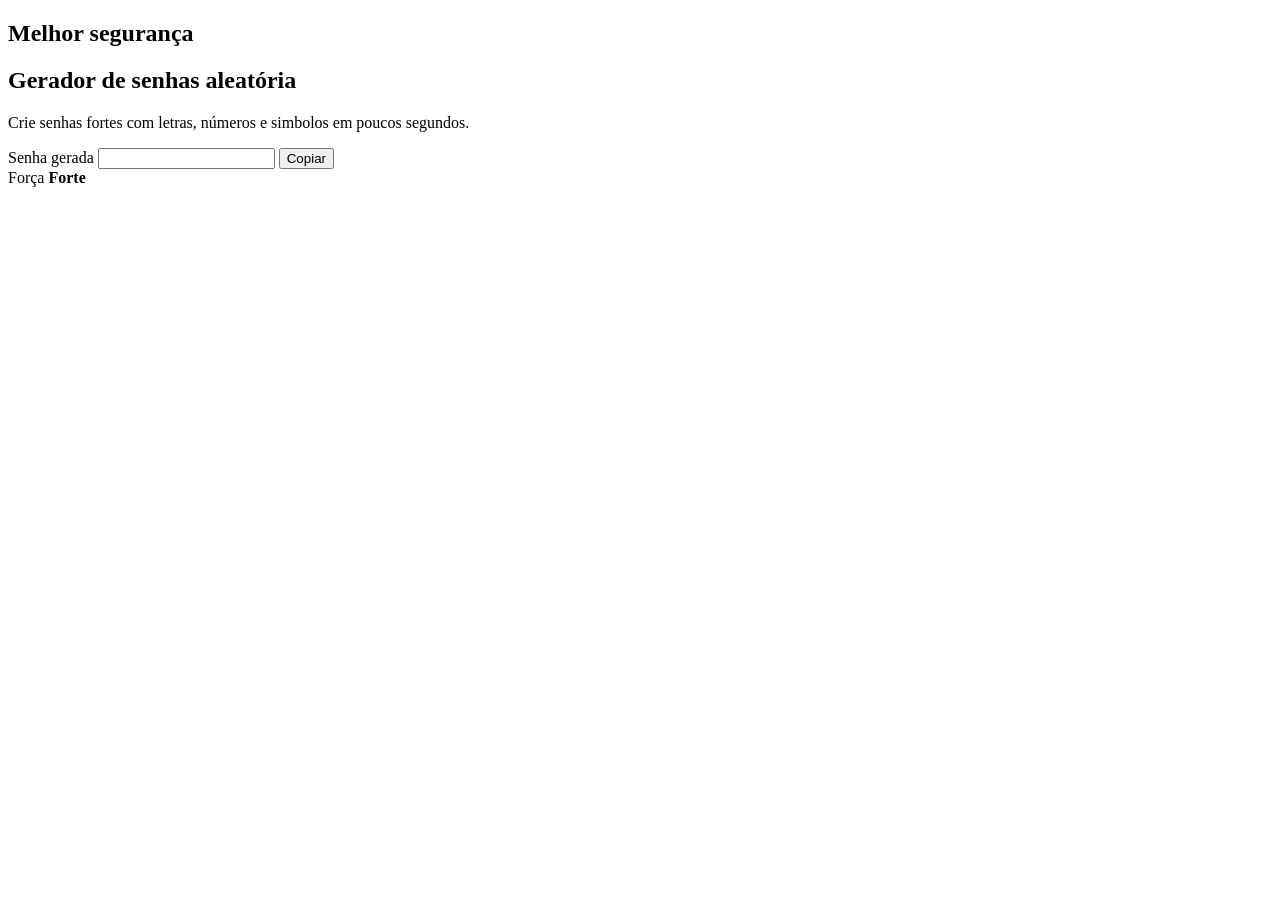
==== index.html @ c1cd67d9 "inicio do projeto" ====
<!DOCTYPE html>
<html lang="pt-br">
<head>
    <meta charset="UTF-8">
    <meta name="viewport" content="width=device-width, initial-scale=1.0">
    <link rel="stylesheet" href="index.css">
    <title>Gerador de senhas</title>
</head>
<body>
    <main id="container-corpo">

        <section class="caixa-1" aria-label="Ferramenta de geracao">
            <div class="apresentacao">
                <h2>Melhor segurança</h2>

                <h1>Gerador de senhas aleatória</h1>

                <p>Crie senhas fortes com letras, números e simbolos em poucos segundos.</p>
            </div>
        </section>

        <section class="caixa-2">   
            <div class="senha-gerada">
                <label for="senha">Senha gerada</label>
                <input type="text" name="senha" id="senha" readonly>

                <button type="button" id="botao" class="btn">
                    Copiar
                </button>
            </div>

            <div class="forca">
                <span>Força</span>
                <strong id="medidor">Forte</strong>
                <div class="med-vazio"><span id="vazio"></span></div>
            </div>
        </section>

    </main>



    <script src="index.js"></script>
</body>
</html>
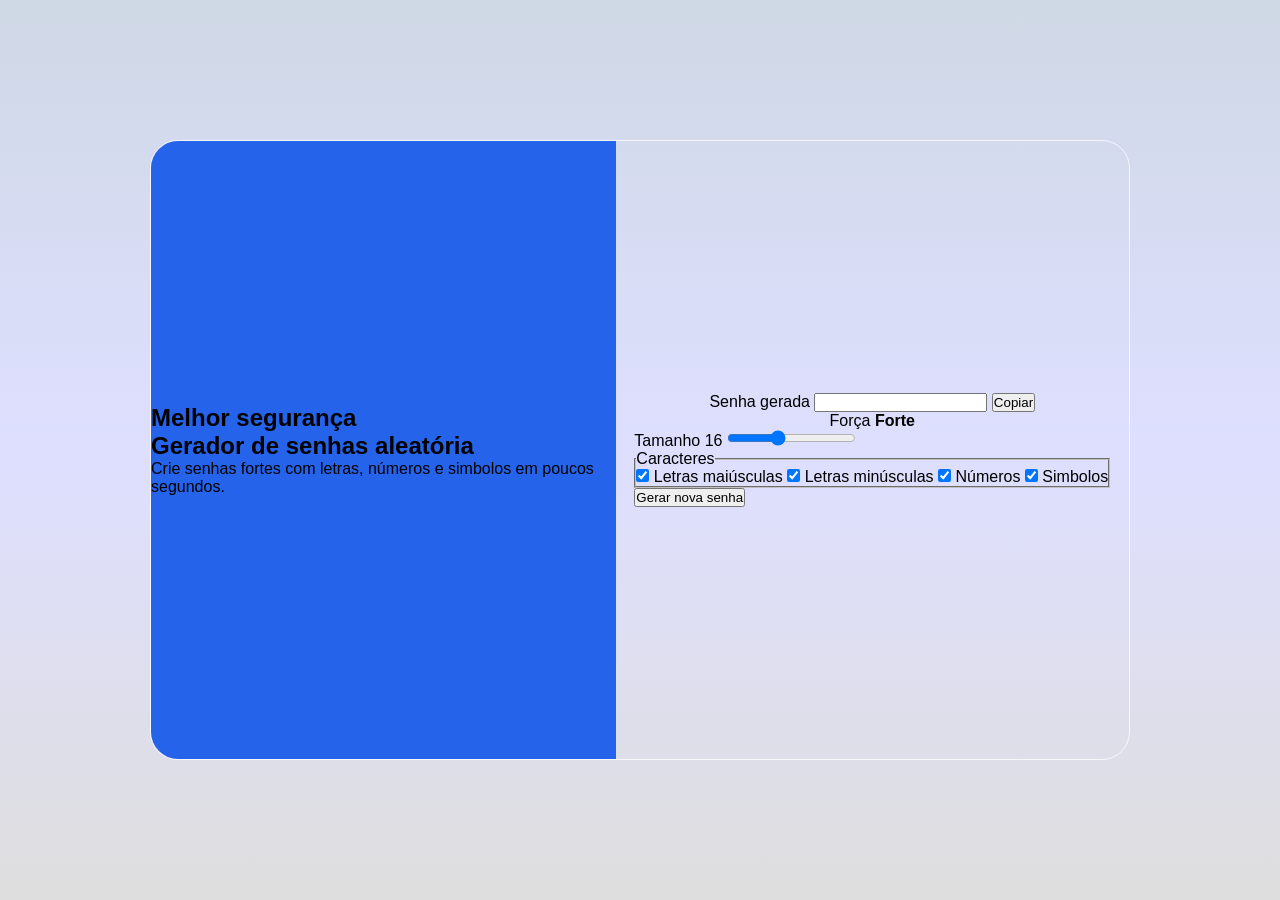
==== commit 69553165: "estilização" ====
--- a/index.html
+++ b/index.html
@@ -28,12 +28,54 @@
                     Copiar
                 </button>
             </div>
+            <p id="copyStatus" class="copy-status" role="status" aria-live="polite"></p>
 
-            <div class="forca">
-                <span>Força</span>
-                <strong id="medidor">Forte</strong>
-                <div class="med-vazio"><span id="vazio"></span></div>
+            <div id="forca">
+                <div class="forca-cabecalho">
+                    <span>Força</span>
+                    <strong id="medidor">Forte</strong>
+                </div>
+
+                <div class="med-vazio" aria-hidden="true">
+                    <span id="vazio"></span>
+                </div>
             </div>
+
+
+            <form action="#" method="post" id="form">
+                <div class="range-form">
+                    <label for="length">Tamanho</label>
+                    <output id="comprimento" for="length">16</output>
+                    <input type="range" name="length" id="length" value="16" min="6" max="32">
+                </div>
+
+
+                <fieldset class="opcoes">
+                    <legend>Caracteres</legend>
+
+                    <label class="opcoes" >
+                        <input type="checkbox"  id="maiusculas" checked>
+                        <span>Letras maiúsculas</span>
+                    </label>
+
+                    <label class="opcoes" >
+                        <input type="checkbox"  id="menusculas" checked>
+                        <span>Letras minúsculas</span>
+                    </label>
+
+                    <label class="opcoes" >
+                        <input type="checkbox"  id="numeros" checked>
+                        <span>Números</span>
+                    </label>
+
+                    <label class="opcoes" >
+                        <input type="checkbox"  id="simbolos" checked>
+                        <span>Simbolos</span>
+                    </label>
+                </fieldset>
+
+                <button type="submit" class="gerar">Gerar nova senha</button>
+            </form>
         </section>
 
     </main>
--- a/index.css
+++ b/index.css
@@ -0,0 +1,59 @@
+@charset "UTF-8";
+
+*{
+    padding: 0;
+    margin: 0;
+    box-sizing: border-box;
+}
+
+/******************************
+PALETAS DE CORES
+*******************************/
+:root{
+  --primary: #2563EB;
+  --primary-dark: #1D4ED8;
+  --background: #0F172A;
+  --surface: #1E293B;
+  --text: #F8FAFC;
+  --text-muted: #94A3B8;  
+}
+
+/******************************
+ FIM DA PALETAS DE CORES
+*******************************/
+
+body{
+    font-family: 'Segoe UI', Tahoma, Geneva, Verdana, sans-serif;
+    background-image: linear-gradient(to top, #dedede , #dedfff, #cfd8e5);
+
+    display: grid;
+    place-items: center;
+    min-height: 100vh;
+    padding: 28px;
+}
+
+#container-corpo{
+   display: grid; 
+   grid-template-columns: 0.95fr 1.05fr;
+   overflow: hidden;
+   width:min(100%, 980px) ;
+   min-height: 620px;
+   border: 1px solid  rgba(255, 255, 255, 0.76);
+   border-radius: 28px;
+   
+}
+
+.caixa-1{
+    display: flex;
+    align-items: center;
+    justify-content: center;
+    background-color: var(--primary);
+}
+
+.caixa-2{
+    display: flex;
+    align-items: center;
+    justify-content:center;
+    flex-direction: column;
+}
+
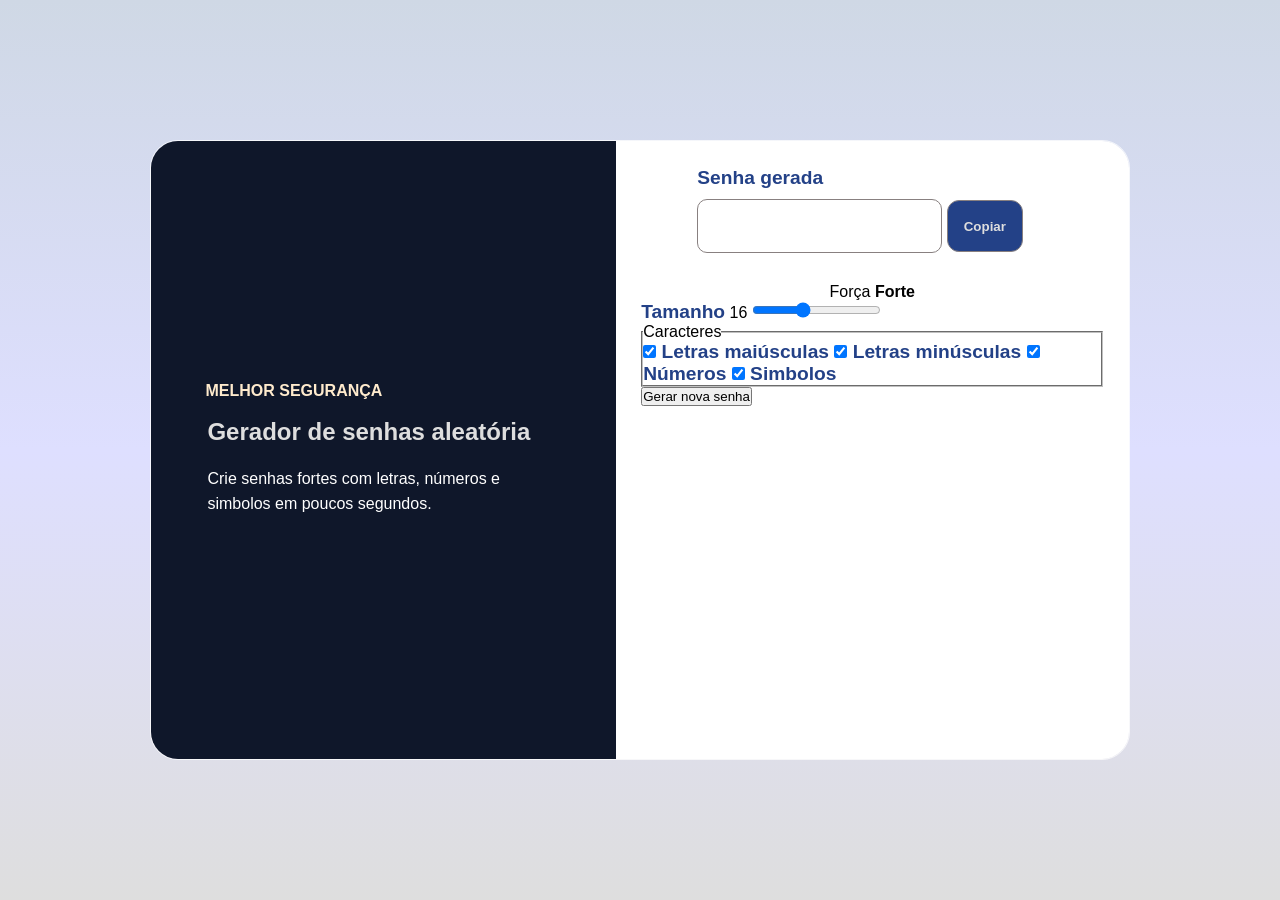
==== commit 3ee135e2: "comit" ====
--- a/index.html
+++ b/index.html
@@ -20,13 +20,16 @@
         </section>
 
         <section class="caixa-2">   
-            <div class="senha-gerada">
+            <div class="painel-senha">
                 <label for="senha">Senha gerada</label>
-                <input type="text" name="senha" id="senha" readonly>
-
-                <button type="button" id="botao" class="btn">
-                    Copiar
-                </button>
+                <div class="senha-gerada">
+                    <div class="sg">
+                        <input type="text" name="senha" id="senha" readonly>
+                        <button type="button" id="botao" class="btn">
+                            Copiar
+                        </button>
+                    </div>
+              </div>
             </div>
             <p id="copyStatus" class="copy-status" role="status" aria-live="polite"></p>
 
--- a/index.css
+++ b/index.css
@@ -10,12 +10,14 @@
 PALETAS DE CORES
 *******************************/
 :root{
-  --primary: #2563EB;
-  --primary-dark: #1D4ED8;
-  --background: #0F172A;
-  --surface: #1E293B;
-  --text: #F8FAFC;
-  --text-muted: #94A3B8;  
+  --bg: #0F172A;
+  --bg-secondary:#fff;
+  --color: #fff;
+  --color-2: #dedede;
+  --color-3:blanchedalmond;
+  --button:#0F172A;
+  --label: #234187;
+  
 }
 
 /******************************
@@ -43,17 +45,78 @@
    
 }
 
+
 .caixa-1{
     display: flex;
     align-items: center;
     justify-content: center;
-    background-color: var(--primary);
+    background-color: var(--bg);
+    padding: 10%;
+}
+.caixa-1  h2{
+    font-size: 1rem;
+    color: var(--color-3);
+    padding: 8px;
+    text-transform: uppercase;
 }
 
+.caixa-1 h1{
+   padding: 10px;
+   color: var(--color-2);
+    
+}
+
+.caixa-1 p{
+    padding: 10px;
+    color: var(--color);
+    line-height: 25px;
+}
+
+
 .caixa-2{
+    background-color:var(--bg-secondary);
     display: flex;
     align-items: center;
-    justify-content:center;
     flex-direction: column;
+    padding: 5%;
 }
 
+.painel-senha{
+  margin-bottom: 30px;
+  
+}
+
+.senha-gerada{
+   
+   display: grid;
+   grid-template-columns: minmax(0, 1fr)auto;
+   min-width: 350px;
+   
+}
+
+label{
+    font-weight: 900;
+    font-size: 1.2rem;
+    color: #234187;
+}
+input[type="text"]{
+    font-size: 1rem;
+    border:  1px solid #888080;
+    margin-top: 10px;
+    border-radius: 10px;
+    width: 70%;
+    min-height: 54px;
+}
+#botao{
+    min-height: 52px;
+    min-width: 54px;
+    border-radius: 12px;
+    border:  1px solid #888080;
+    padding: 10px 16px;
+    font-weight:bold;
+    background-color: var(--label);
+    color: var(--color-2);
+}
+#botao:hover{
+    background-color: var(--button);
+}
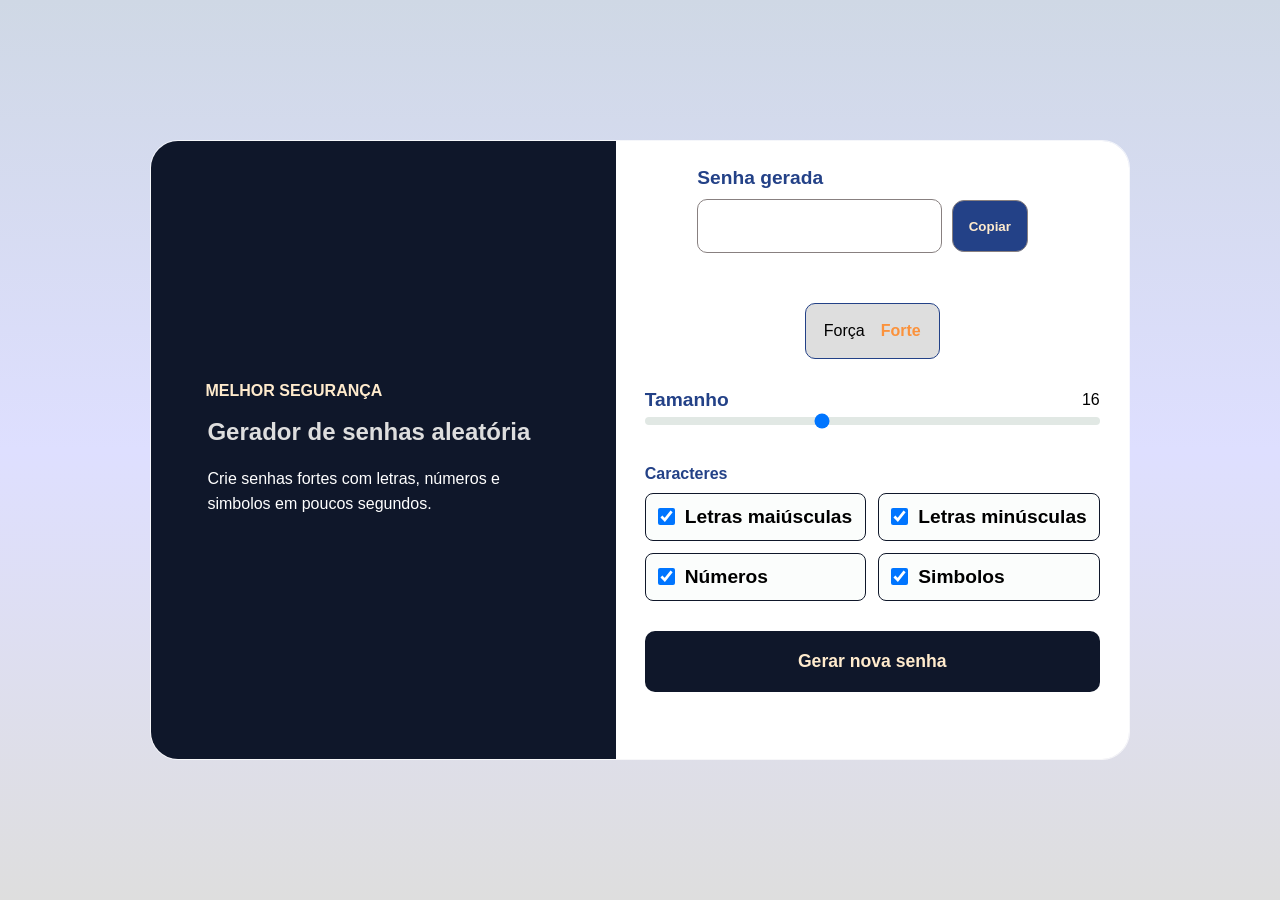
==== commit a1f03882: "estilizando" ====
--- a/index.html
+++ b/index.html
@@ -47,8 +47,10 @@
 
             <form action="#" method="post" id="form">
                 <div class="range-form">
-                    <label for="length">Tamanho</label>
-                    <output id="comprimento" for="length">16</output>
+                    <div class="tam">
+                        <label for="length">Tamanho</label>
+                        <output id="comprimento" for="length">16</output>
+                    </div>
                     <input type="range" name="length" id="length" value="16" min="6" max="32">
                 </div>
 
@@ -56,22 +58,22 @@
                 <fieldset class="opcoes">
                     <legend>Caracteres</legend>
 
-                    <label class="opcoes" >
+                    <label class="opcao" >
                         <input type="checkbox"  id="maiusculas" checked>
                         <span>Letras maiúsculas</span>
                     </label>
 
-                    <label class="opcoes" >
+                    <label class="opcao" >
                         <input type="checkbox"  id="menusculas" checked>
                         <span>Letras minúsculas</span>
                     </label>
 
-                    <label class="opcoes" >
+                    <label class="opcao" >
                         <input type="checkbox"  id="numeros" checked>
                         <span>Números</span>
                     </label>
 
-                    <label class="opcoes" >
+                    <label class="opcao" >
                         <input type="checkbox"  id="simbolos" checked>
                         <span>Simbolos</span>
                     </label>
--- a/index.css
+++ b/index.css
@@ -17,6 +17,8 @@
   --color-3:blanchedalmond;
   --button:#0F172A;
   --label: #234187;
+  --aviso:#ff0000;
+  --forca:#FB923C;
   
 }
 
@@ -72,7 +74,9 @@
     line-height: 25px;
 }
 
-
+/********************************
+INICIO DO PAINEL SENHA
+********************************/
 .caixa-2{
     background-color:var(--bg-secondary);
     display: flex;
@@ -107,6 +111,11 @@
     width: 70%;
     min-height: 54px;
 }
+input[type="text"]:focus{
+    outline: 1px solid #007bff;
+    border-color: var(--label);
+}
+
 #botao{
     min-height: 52px;
     min-width: 54px;
@@ -115,8 +124,138 @@
     padding: 10px 16px;
     font-weight:bold;
     background-color: var(--label);
-    color: var(--color-2);
+    color: var(--color-3);
+    margin-left: 5px;
+    cursor: pointer;
+    transition: transform 0.5s ease;
 }
 #botao:hover{
     background-color: var(--button);
-}+    transform: scale(0.95);
+}
+
+/********************************
+FIM DO PAINEL SENHA
+********************************/
+
+#copyStatus{
+    min-height: 20px;
+    color: var(--aviso);
+    font-weight: 700;
+    font-size: 0.9rem;
+}
+
+#forca{
+    border: 1px solid var(--label);
+    padding: 18px;
+    background-color: var(--color-2);
+    border-radius: 10px;
+    margin-bottom: 30px;
+}
+.forca-cabecalho{
+    display: flex;
+    align-items: center;
+    justify-content: space-between;
+    gap: 16px;
+}
+.forca-cabecalho strong{
+    font-weight: 800;
+    color:var(--forca);
+}
+
+.med-vazio{
+  height: 10px;
+  overflow: hidden;
+  border-radius: 999px;
+  background:var(--color-3);
+}
+.med-vazio{
+  display: block;
+  width: 0;
+  height: 100%;
+  border-radius: inherit;
+  transition: width 0.2s ease, background 0.2s ease;
+}
+
+/******************************
+Inicio do formulário
+******************************/
+input[type="range"] {
+    appearance: none;
+    -webkit-appearance: none;
+    width: 100%;
+    height: 8px;
+    background: #e1e8e4;
+    border-radius: 999px;
+    outline: none;
+    margin-bottom: 20px;
+    
+}
+.range-form{
+    margin-bottom: 20px;
+}
+.range-form .tam{
+    display: flex;
+    align-items: center;
+    justify-content: space-between;
+}
+
+
+.opcoes{
+    display: grid;
+    grid-template-columns: repeat(2, minmax(0, 1fr));
+    gap: 12px;
+    border: none;
+}
+
+.opcoes legend{
+  grid-column: 1 / -1;
+  margin-bottom: 2px;
+  font-weight: 800;
+  color: var(--label);
+  margin-bottom: 10px;
+  
+}
+
+.opcao{
+     min-height: 48px;
+  display: flex;
+  align-items: center;
+  gap: 10px;
+  padding: 12px;
+  border: 1px solid var(--button);
+  border-radius: 8px;
+  background: #fbfdfc;
+  color: var(--muted);
+  font-weight: 700;
+}
+
+.opcao input {
+  width: 17px;
+  height: 17px;
+  flex: 0 0 auto;
+  accent-color: var(--accent);
+}
+
+.gerar{
+    width: 100%;
+    margin: 30px 0px;
+    padding: 20px;
+    border-radius: 10px;
+    border: transparent;
+    font-size: 1.1rem;
+    font-weight: 800;
+    color: var(--color-3);
+    background-color: var(--bg);
+    cursor: pointer;
+    transition: transform 0.5s ease;
+}
+
+.gerar:hover{
+    transform: scale(0.95);
+    background-color: var(--label);
+}
+/******************************
+fim do formulário
+******************************/
+
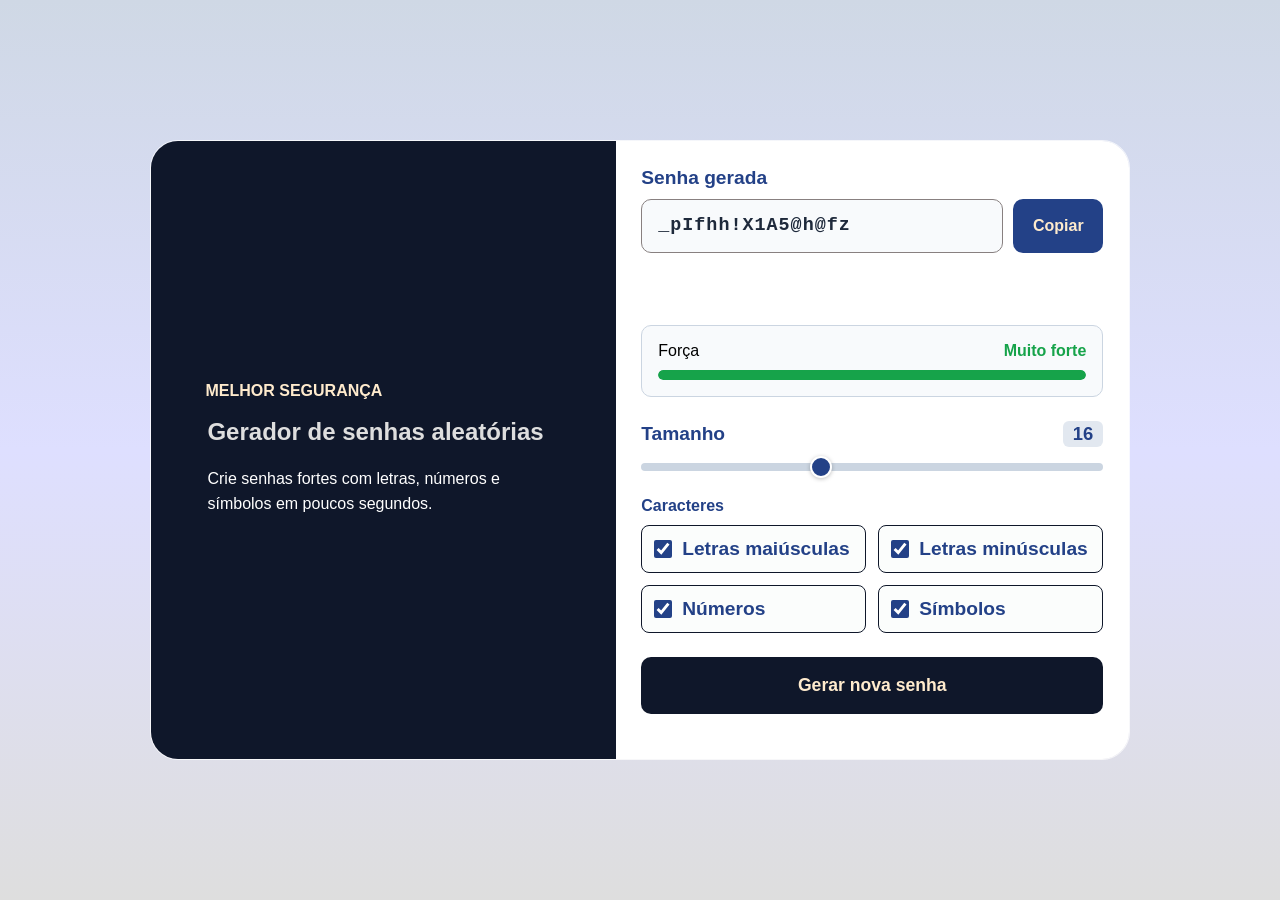
==== commit ddb77a15: "final" ====
--- a/index.html
+++ b/index.html
@@ -13,9 +13,9 @@
             <div class="apresentacao">
                 <h2>Melhor segurança</h2>
 
-                <h1>Gerador de senhas aleatória</h1>
+                <h1>Gerador de senhas aleatórias</h1>
 
-                <p>Crie senhas fortes com letras, números e simbolos em poucos segundos.</p>
+                <p>Crie senhas fortes com letras, números e símbolos em poucos segundos.</p>
             </div>
         </section>
 
@@ -24,8 +24,8 @@
                 <label for="senha">Senha gerada</label>
                 <div class="senha-gerada">
                     <div class="sg">
-                        <input type="text" name="senha" id="senha" readonly>
-                        <button type="button" id="botao" class="btn">
+                        <input type="text" name="senha" id="senha" readonly placeholder="Clique em Gerar" autocomplete="off" spellcheck="false" aria-label="Senha gerada">
+                        <button type="button" id="botao" class="btn" title="Copiar senha">
                             Copiar
                         </button>
                     </div>
@@ -64,7 +64,7 @@
                     </label>
 
                     <label class="opcao" >
-                        <input type="checkbox"  id="menusculas" checked>
+                        <input type="checkbox"  id="minusculas" checked>
                         <span>Letras minúsculas</span>
                     </label>
 
@@ -75,7 +75,7 @@
 
                     <label class="opcao" >
                         <input type="checkbox"  id="simbolos" checked>
-                        <span>Simbolos</span>
+                        <span>Símbolos</span>
                     </label>
                 </fieldset>
 
--- a/index.css
+++ b/index.css
@@ -87,15 +87,20 @@
 
 .painel-senha{
   margin-bottom: 30px;
+  width: 100%;
   
 }
 
-.senha-gerada{
-   
-   display: grid;
-   grid-template-columns: minmax(0, 1fr)auto;
-   min-width: 350px;
-   
+.painel-senha .senha-gerada{
+   width: 100%;
+}
+
+.painel-senha .sg{
+    display: flex;
+    align-items: center;
+    gap: 10px;
+    margin-top: 10px;
+    width: 100%;
 }
 
 label{
@@ -103,35 +108,51 @@
     font-size: 1.2rem;
     color: #234187;
 }
+
 input[type="text"]{
+    flex: 1;
+    min-width: 0;
+    height: 54px;
+    padding: 0 16px;
+    font-family: 'Consolas', 'Courier New', monospace;
+    font-size: 1.15rem;
+    font-weight: 600;
+    letter-spacing: 1px;
+    color: #1e293b;
+    background-color: #f8fafc;
+    border: 1.5px solid #888080;
+    border-radius: 10px;
+    transition: border-color 0.2s ease, box-shadow 0.2s ease;
+}
+
+input[type="text"]:focus{
+    outline: none;
+    border-color: var(--label);
+    box-shadow: 0 0 0 3px rgba(35, 65, 135, 0.15);
+}
+
+#botao{
+    height: 54px;
+    flex-shrink: 0;
+    min-width: 90px;
+    border-radius: 10px;
+    border: none;
+    padding: 0 18px;
+    font-weight: bold;
     font-size: 1rem;
-    border:  1px solid #888080;
-    margin-top: 10px;
-    border-radius: 10px;
-    width: 70%;
-    min-height: 54px;
-}
-input[type="text"]:focus{
-    outline: 1px solid #007bff;
-    border-color: var(--label);
-}
-
-#botao{
-    min-height: 52px;
-    min-width: 54px;
-    border-radius: 12px;
-    border:  1px solid #888080;
-    padding: 10px 16px;
-    font-weight:bold;
     background-color: var(--label);
     color: var(--color-3);
-    margin-left: 5px;
-    cursor: pointer;
-    transition: transform 0.5s ease;
-}
+    cursor: pointer;
+    transition: background-color 0.2s ease, transform 0.15s ease;
+}
+
 #botao:hover{
     background-color: var(--button);
-    transform: scale(0.95);
+    transform: translateY(-1px);
+}
+
+#botao:active{
+    transform: translateY(0);
 }
 
 /********************************
@@ -139,67 +160,123 @@
 ********************************/
 
 #copyStatus{
-    min-height: 20px;
-    color: var(--aviso);
+    min-height: 22px;
+    margin-top: 6px;
+    margin-bottom: 14px;
     font-weight: 700;
     font-size: 0.9rem;
+    text-align: left;
+    width: 100%;
 }
 
 #forca{
-    border: 1px solid var(--label);
-    padding: 18px;
-    background-color: var(--color-2);
+    border: 1px solid #cbd5e1;
+    padding: 16px;
+    background-color: #f8fafc;
     border-radius: 10px;
-    margin-bottom: 30px;
-}
+    margin-bottom: 24px;
+    width: 100%;
+}
+
 .forca-cabecalho{
     display: flex;
     align-items: center;
     justify-content: space-between;
     gap: 16px;
 }
+
 .forca-cabecalho strong{
     font-weight: 800;
-    color:var(--forca);
+    transition: color 0.2s ease;
 }
 
 .med-vazio{
   height: 10px;
   overflow: hidden;
   border-radius: 999px;
-  background:var(--color-3);
-}
-.med-vazio{
+  background: #e2e8f0;
+  margin-top: 10px;
+}
+
+.med-vazio span{
   display: block;
   width: 0;
   height: 100%;
   border-radius: inherit;
-  transition: width 0.2s ease, background 0.2s ease;
+  transition: width 0.3s ease, background-color 0.3s ease;
 }
 
 /******************************
 Inicio do formulário
 ******************************/
+#form{
+    width: 100%;
+}
+
+.range-form{
+    margin-bottom: 22px;
+}
+
+.range-form .tam{
+    display: flex;
+    align-items: center;
+    justify-content: space-between;
+    margin-bottom: 10px;
+}
+
+#comprimento {
+    font-size: 1.15rem;
+    font-weight: 800;
+    color: var(--label);
+    background-color: #e2e8f0;
+    padding: 2px 10px;
+    border-radius: 6px;
+}
+
 input[type="range"] {
     appearance: none;
     -webkit-appearance: none;
     width: 100%;
     height: 8px;
-    background: #e1e8e4;
+    background: #cbd5e1;
     border-radius: 999px;
     outline: none;
-    margin-bottom: 20px;
-    
-}
-.range-form{
-    margin-bottom: 20px;
-}
-.range-form .tam{
-    display: flex;
-    align-items: center;
-    justify-content: space-between;
-}
-
+    cursor: pointer;
+}
+
+input[type="range"]::-webkit-slider-thumb {
+    -webkit-appearance: none;
+    appearance: none;
+    width: 22px;
+    height: 22px;
+    border-radius: 50%;
+    background-color: var(--label);
+    border: 2px solid #ffffff;
+    box-shadow: 0 1px 4px rgba(0, 0, 0, 0.25);
+    cursor: pointer;
+    transition: transform 0.15s ease, background-color 0.15s ease;
+}
+
+input[type="range"]::-webkit-slider-thumb:hover {
+    transform: scale(1.15);
+    background-color: var(--button);
+}
+
+input[type="range"]::-moz-range-thumb {
+    width: 22px;
+    height: 22px;
+    border-radius: 50%;
+    background-color: var(--label);
+    border: 2px solid #ffffff;
+    box-shadow: 0 1px 4px rgba(0, 0, 0, 0.25);
+    cursor: pointer;
+    transition: transform 0.15s ease, background-color 0.15s ease;
+}
+
+input[type="range"]::-moz-range-thumb:hover {
+    transform: scale(1.15);
+    background-color: var(--button);
+}
 
 .opcoes{
     display: grid;
@@ -210,15 +287,13 @@
 
 .opcoes legend{
   grid-column: 1 / -1;
-  margin-bottom: 2px;
+  margin-bottom: 10px;
   font-weight: 800;
   color: var(--label);
-  margin-bottom: 10px;
-  
 }
 
 .opcao{
-     min-height: 48px;
+  min-height: 48px;
   display: flex;
   align-items: center;
   gap: 10px;
@@ -226,21 +301,30 @@
   border: 1px solid var(--button);
   border-radius: 8px;
   background: #fbfdfc;
-  color: var(--muted);
+  color: var(--label);
   font-weight: 700;
+  cursor: pointer;
+  user-select: none;
+  transition: border-color 0.2s ease, background-color 0.2s ease;
+}
+
+.opcao:hover {
+  border-color: var(--label);
+  background-color: #f1f5f9;
 }
 
 .opcao input {
-  width: 17px;
-  height: 17px;
+  width: 18px;
+  height: 18px;
   flex: 0 0 auto;
-  accent-color: var(--accent);
+  accent-color: var(--label);
+  cursor: pointer;
 }
 
 .gerar{
     width: 100%;
-    margin: 30px 0px;
-    padding: 20px;
+    margin-top: 24px;
+    padding: 18px;
     border-radius: 10px;
     border: transparent;
     font-size: 1.1rem;
@@ -248,14 +332,57 @@
     color: var(--color-3);
     background-color: var(--bg);
     cursor: pointer;
-    transition: transform 0.5s ease;
+    transition: transform 0.2s ease, background-color 0.2s ease;
 }
 
 .gerar:hover{
-    transform: scale(0.95);
+    transform: translateY(-2px);
     background-color: var(--label);
 }
+
+.gerar:active{
+    transform: translateY(0);
+}
+
 /******************************
 fim do formulário
 ******************************/
 
+/* ========================================
+   MEDIA QUERIES — TELAS MENORES
+ ==========================================*/
+
+ @media (max-width: 966px){
+    #container-corpo{
+        grid-template-columns: 1fr;
+        min-height: auto;
+    }
+ }
+
+ @media(max-width: 520px){
+    body{
+        padding: 12px;
+    }
+
+    #container-corpo{
+        border-radius: 16px;
+    }
+    .caixa-1, .caixa-2 {
+        padding: 24px 16px;
+    }
+
+    .opcoes {
+        grid-template-columns: 1fr;
+    }
+ }
+
+ @media(max-width: 380px){
+     .painel-senha .sg {
+        flex-direction: column; 
+        gap: 10px; 
+    }
+
+     #botao {
+        width: 100%;
+    }
+ }
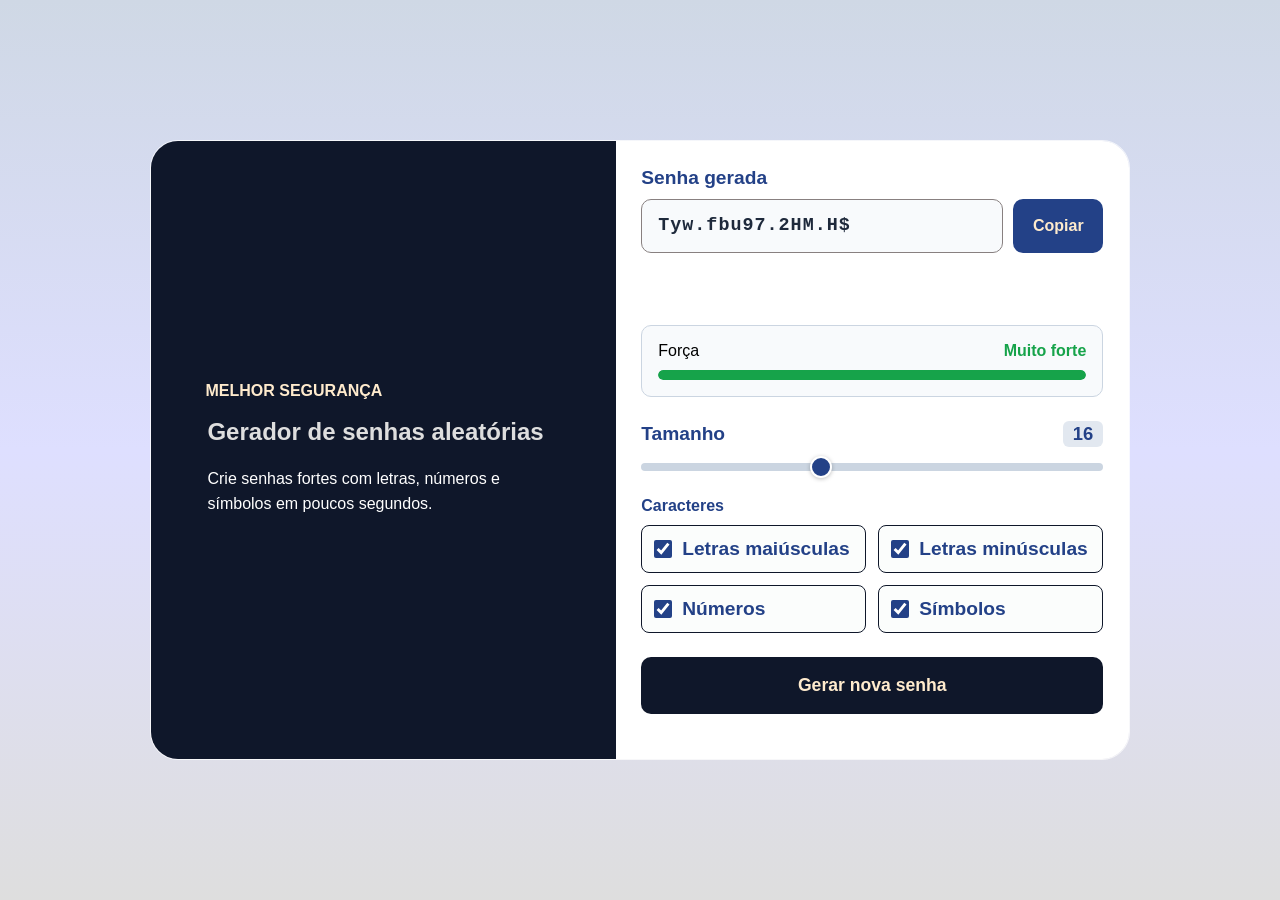
==== commit 9c39a301: "comit" ====
--- a/index.html
+++ b/index.html
@@ -3,7 +3,7 @@
 <head>
     <meta charset="UTF-8">
     <meta name="viewport" content="width=device-width, initial-scale=1.0">
-    <link rel="stylesheet" href="index.css">
+    <link rel="stylesheet" href="estilo.css">
     <title>Gerador de senhas</title>
 </head>
 <body>
@@ -87,6 +87,6 @@
 
 
 
-    <script src="index.js"></script>
+    <script src="javascript.js"></script>
 </body>
 </html>
--- a/estilo.css
+++ b/estilo.css
@@ -0,0 +1,388 @@
+@charset "UTF-8";
+
+*{
+    padding: 0;
+    margin: 0;
+    box-sizing: border-box;
+}
+
+/******************************
+PALETAS DE CORES
+*******************************/
+:root{
+  --bg: #0F172A;
+  --bg-secondary:#fff;
+  --color: #fff;
+  --color-2: #dedede;
+  --color-3:blanchedalmond;
+  --button:#0F172A;
+  --label: #234187;
+  --aviso:#ff0000;
+  --forca:#FB923C;
+  
+}
+
+/******************************
+ FIM DA PALETAS DE CORES
+*******************************/
+
+body{
+    font-family: 'Segoe UI', Tahoma, Geneva, Verdana, sans-serif;
+    background-image: linear-gradient(to top, #dedede , #dedfff, #cfd8e5);
+
+    display: grid;
+    place-items: center;
+    min-height: 100vh;
+    padding: 28px;
+}
+
+#container-corpo{
+   display: grid; 
+   grid-template-columns: 0.95fr 1.05fr;
+   overflow: hidden;
+   width:min(100%, 980px) ;
+   min-height: 620px;
+   border: 1px solid  rgba(255, 255, 255, 0.76);
+   border-radius: 28px;
+   
+}
+
+
+.caixa-1{
+    display: flex;
+    align-items: center;
+    justify-content: center;
+    background-color: var(--bg);
+    padding: 10%;
+}
+.caixa-1  h2{
+    font-size: 1rem;
+    color: var(--color-3);
+    padding: 8px;
+    text-transform: uppercase;
+}
+
+.caixa-1 h1{
+   padding: 10px;
+   color: var(--color-2);
+    
+}
+
+.caixa-1 p{
+    padding: 10px;
+    color: var(--color);
+    line-height: 25px;
+}
+
+/********************************
+INICIO DO PAINEL SENHA
+********************************/
+.caixa-2{
+    background-color:var(--bg-secondary);
+    display: flex;
+    align-items: center;
+    flex-direction: column;
+    padding: 5%;
+}
+
+.painel-senha{
+  margin-bottom: 30px;
+  width: 100%;
+  
+}
+
+.painel-senha .senha-gerada{
+   width: 100%;
+}
+
+.painel-senha .sg{
+    display: flex;
+    align-items: center;
+    gap: 10px;
+    margin-top: 10px;
+    width: 100%;
+}
+
+label{
+    font-weight: 900;
+    font-size: 1.2rem;
+    color: #234187;
+}
+
+input[type="text"]{
+    flex: 1;
+    min-width: 0;
+    height: 54px;
+    padding: 0 16px;
+    font-family: 'Consolas', 'Courier New', monospace;
+    font-size: 1.15rem;
+    font-weight: 600;
+    letter-spacing: 1px;
+    color: #1e293b;
+    background-color: #f8fafc;
+    border: 1.5px solid #888080;
+    border-radius: 10px;
+    transition: border-color 0.2s ease, box-shadow 0.2s ease;
+}
+
+input[type="text"]:focus{
+    outline: none;
+    border-color: var(--label);
+    box-shadow: 0 0 0 3px rgba(35, 65, 135, 0.15);
+}
+
+#botao{
+    height: 54px;
+    flex-shrink: 0;
+    min-width: 90px;
+    border-radius: 10px;
+    border: none;
+    padding: 0 18px;
+    font-weight: bold;
+    font-size: 1rem;
+    background-color: var(--label);
+    color: var(--color-3);
+    cursor: pointer;
+    transition: background-color 0.2s ease, transform 0.15s ease;
+}
+
+#botao:hover{
+    background-color: var(--button);
+    transform: translateY(-1px);
+}
+
+#botao:active{
+    transform: translateY(0);
+}
+
+/********************************
+FIM DO PAINEL SENHA
+********************************/
+
+#copyStatus{
+    min-height: 22px;
+    margin-top: 6px;
+    margin-bottom: 14px;
+    font-weight: 700;
+    font-size: 0.9rem;
+    text-align: left;
+    width: 100%;
+}
+
+#forca{
+    border: 1px solid #cbd5e1;
+    padding: 16px;
+    background-color: #f8fafc;
+    border-radius: 10px;
+    margin-bottom: 24px;
+    width: 100%;
+}
+
+.forca-cabecalho{
+    display: flex;
+    align-items: center;
+    justify-content: space-between;
+    gap: 16px;
+}
+
+.forca-cabecalho strong{
+    font-weight: 800;
+    transition: color 0.2s ease;
+}
+
+.med-vazio{
+  height: 10px;
+  overflow: hidden;
+  border-radius: 999px;
+  background: #e2e8f0;
+  margin-top: 10px;
+}
+
+.med-vazio span{
+  display: block;
+  width: 0;
+  height: 100%;
+  border-radius: inherit;
+  transition: width 0.3s ease, background-color 0.3s ease;
+}
+
+/******************************
+Inicio do formulário
+******************************/
+#form{
+    width: 100%;
+}
+
+.range-form{
+    margin-bottom: 22px;
+}
+
+.range-form .tam{
+    display: flex;
+    align-items: center;
+    justify-content: space-between;
+    margin-bottom: 10px;
+}
+
+#comprimento {
+    font-size: 1.15rem;
+    font-weight: 800;
+    color: var(--label);
+    background-color: #e2e8f0;
+    padding: 2px 10px;
+    border-radius: 6px;
+}
+
+input[type="range"] {
+    appearance: none;
+    -webkit-appearance: none;
+    width: 100%;
+    height: 8px;
+    background: #cbd5e1;
+    border-radius: 999px;
+    outline: none;
+    cursor: pointer;
+}
+
+input[type="range"]::-webkit-slider-thumb {
+    -webkit-appearance: none;
+    appearance: none;
+    width: 22px;
+    height: 22px;
+    border-radius: 50%;
+    background-color: var(--label);
+    border: 2px solid #ffffff;
+    box-shadow: 0 1px 4px rgba(0, 0, 0, 0.25);
+    cursor: pointer;
+    transition: transform 0.15s ease, background-color 0.15s ease;
+}
+
+input[type="range"]::-webkit-slider-thumb:hover {
+    transform: scale(1.15);
+    background-color: var(--button);
+}
+
+input[type="range"]::-moz-range-thumb {
+    width: 22px;
+    height: 22px;
+    border-radius: 50%;
+    background-color: var(--label);
+    border: 2px solid #ffffff;
+    box-shadow: 0 1px 4px rgba(0, 0, 0, 0.25);
+    cursor: pointer;
+    transition: transform 0.15s ease, background-color 0.15s ease;
+}
+
+input[type="range"]::-moz-range-thumb:hover {
+    transform: scale(1.15);
+    background-color: var(--button);
+}
+
+.opcoes{
+    display: grid;
+    grid-template-columns: repeat(2, minmax(0, 1fr));
+    gap: 12px;
+    border: none;
+}
+
+.opcoes legend{
+  grid-column: 1 / -1;
+  margin-bottom: 10px;
+  font-weight: 800;
+  color: var(--label);
+}
+
+.opcao{
+  min-height: 48px;
+  display: flex;
+  align-items: center;
+  gap: 10px;
+  padding: 12px;
+  border: 1px solid var(--button);
+  border-radius: 8px;
+  background: #fbfdfc;
+  color: var(--label);
+  font-weight: 700;
+  cursor: pointer;
+  user-select: none;
+  transition: border-color 0.2s ease, background-color 0.2s ease;
+}
+
+.opcao:hover {
+  border-color: var(--label);
+  background-color: #f1f5f9;
+}
+
+.opcao input {
+  width: 18px;
+  height: 18px;
+  flex: 0 0 auto;
+  accent-color: var(--label);
+  cursor: pointer;
+}
+
+.gerar{
+    width: 100%;
+    margin-top: 24px;
+    padding: 18px;
+    border-radius: 10px;
+    border: transparent;
+    font-size: 1.1rem;
+    font-weight: 800;
+    color: var(--color-3);
+    background-color: var(--bg);
+    cursor: pointer;
+    transition: transform 0.2s ease, background-color 0.2s ease;
+}
+
+.gerar:hover{
+    transform: translateY(-2px);
+    background-color: var(--label);
+}
+
+.gerar:active{
+    transform: translateY(0);
+}
+
+/******************************
+fim do formulário
+******************************/
+
+/* ========================================
+   MEDIA QUERIES — TELAS MENORES
+ ==========================================*/
+
+ @media (max-width: 966px){
+    #container-corpo{
+        grid-template-columns: 1fr;
+        min-height: auto;
+    }
+ }
+
+ @media(max-width: 520px){
+    body{
+        padding: 12px;
+    }
+
+    #container-corpo{
+        border-radius: 16px;
+    }
+    .caixa-1, .caixa-2 {
+        padding: 24px 16px;
+    }
+
+    .opcoes {
+        grid-template-columns: 1fr;
+    }
+ }
+
+ @media(max-width: 380px){
+     .painel-senha .sg {
+        flex-direction: column; 
+        gap: 10px; 
+    }
+
+     #botao {
+        width: 100%;
+    }
+ }
